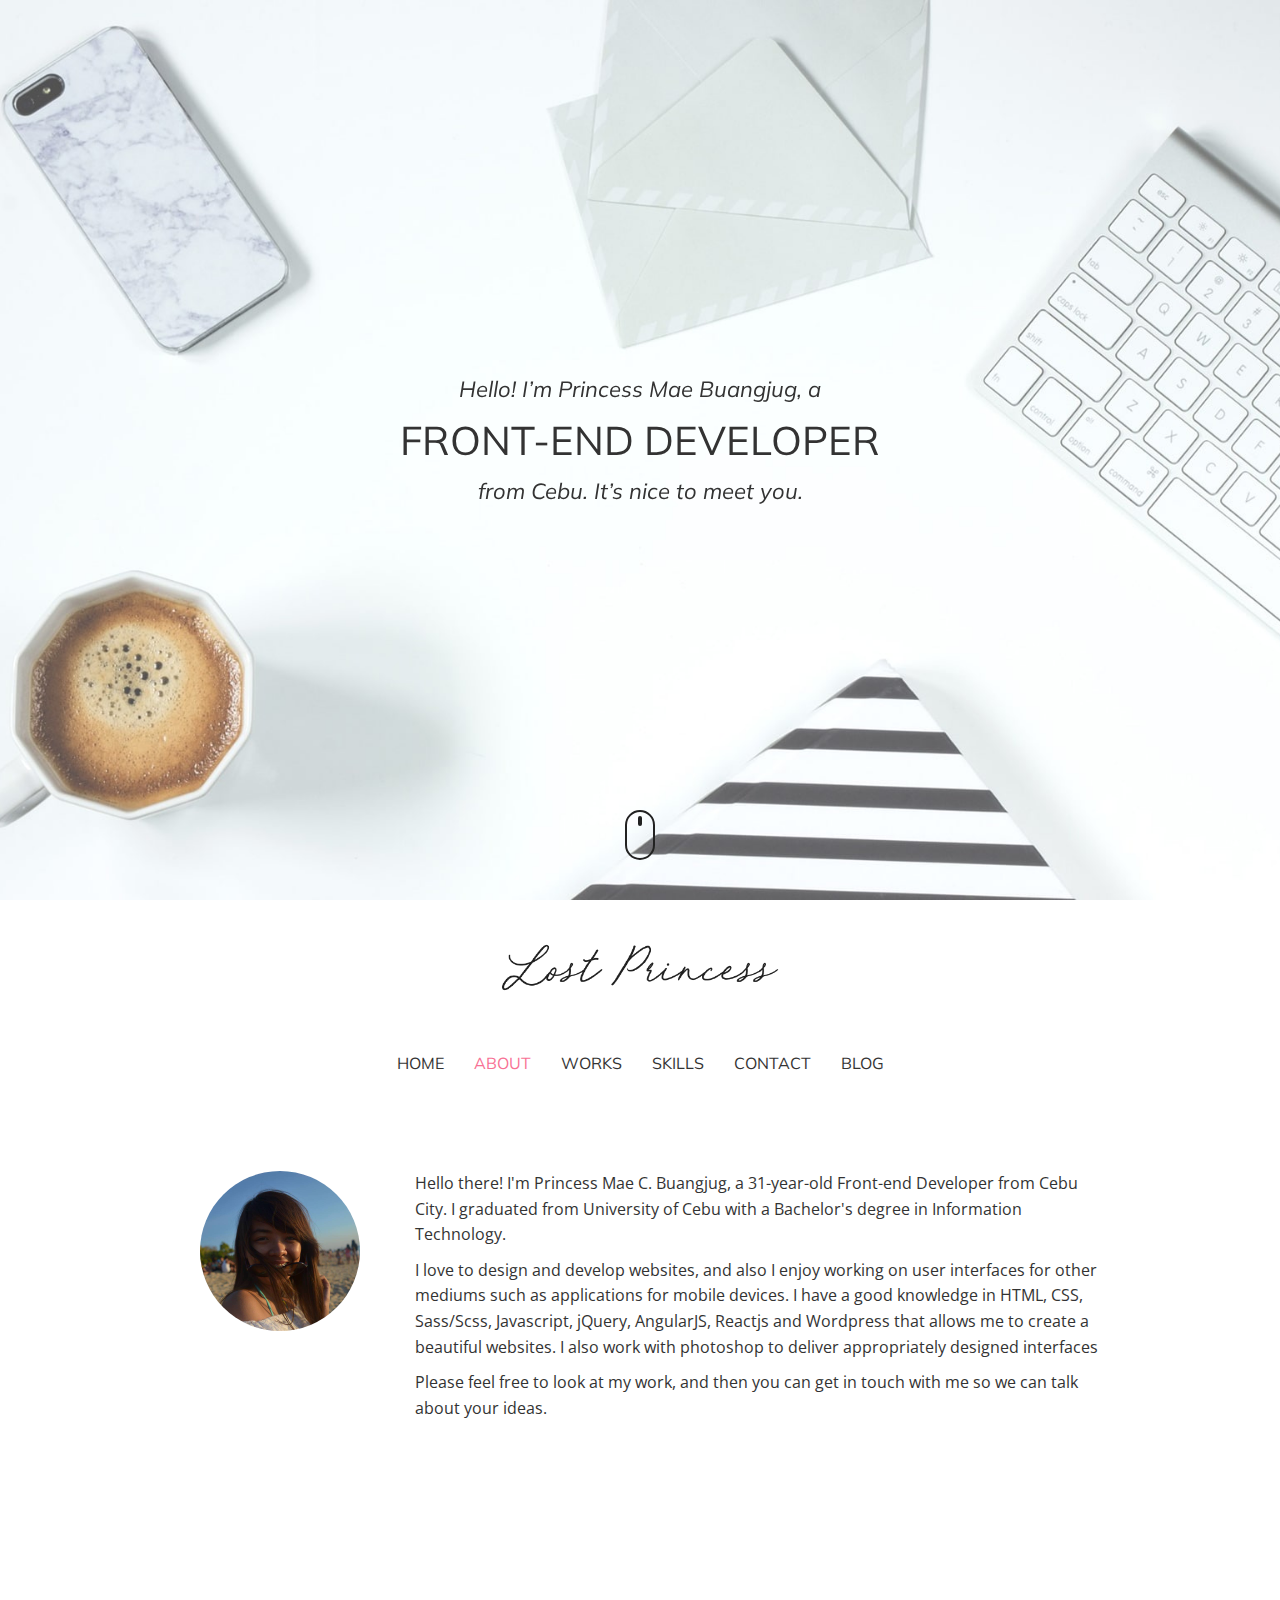
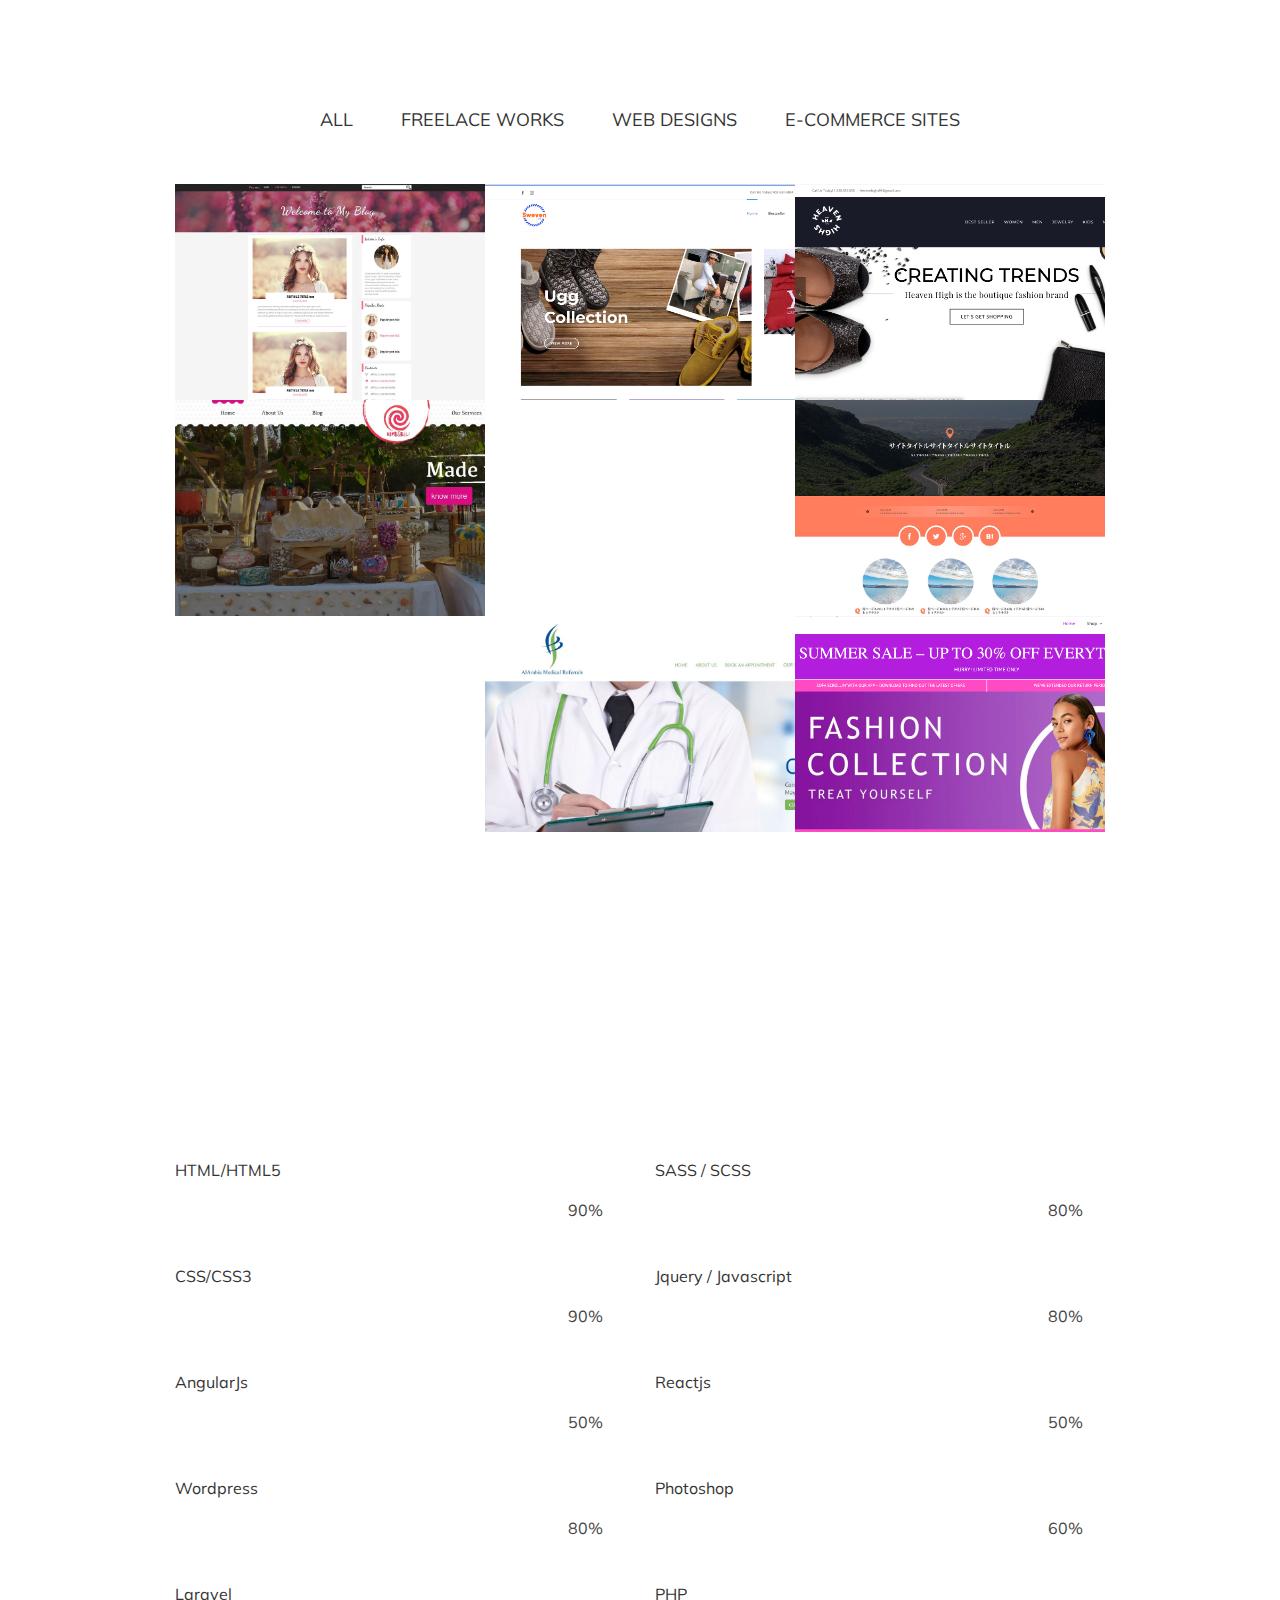
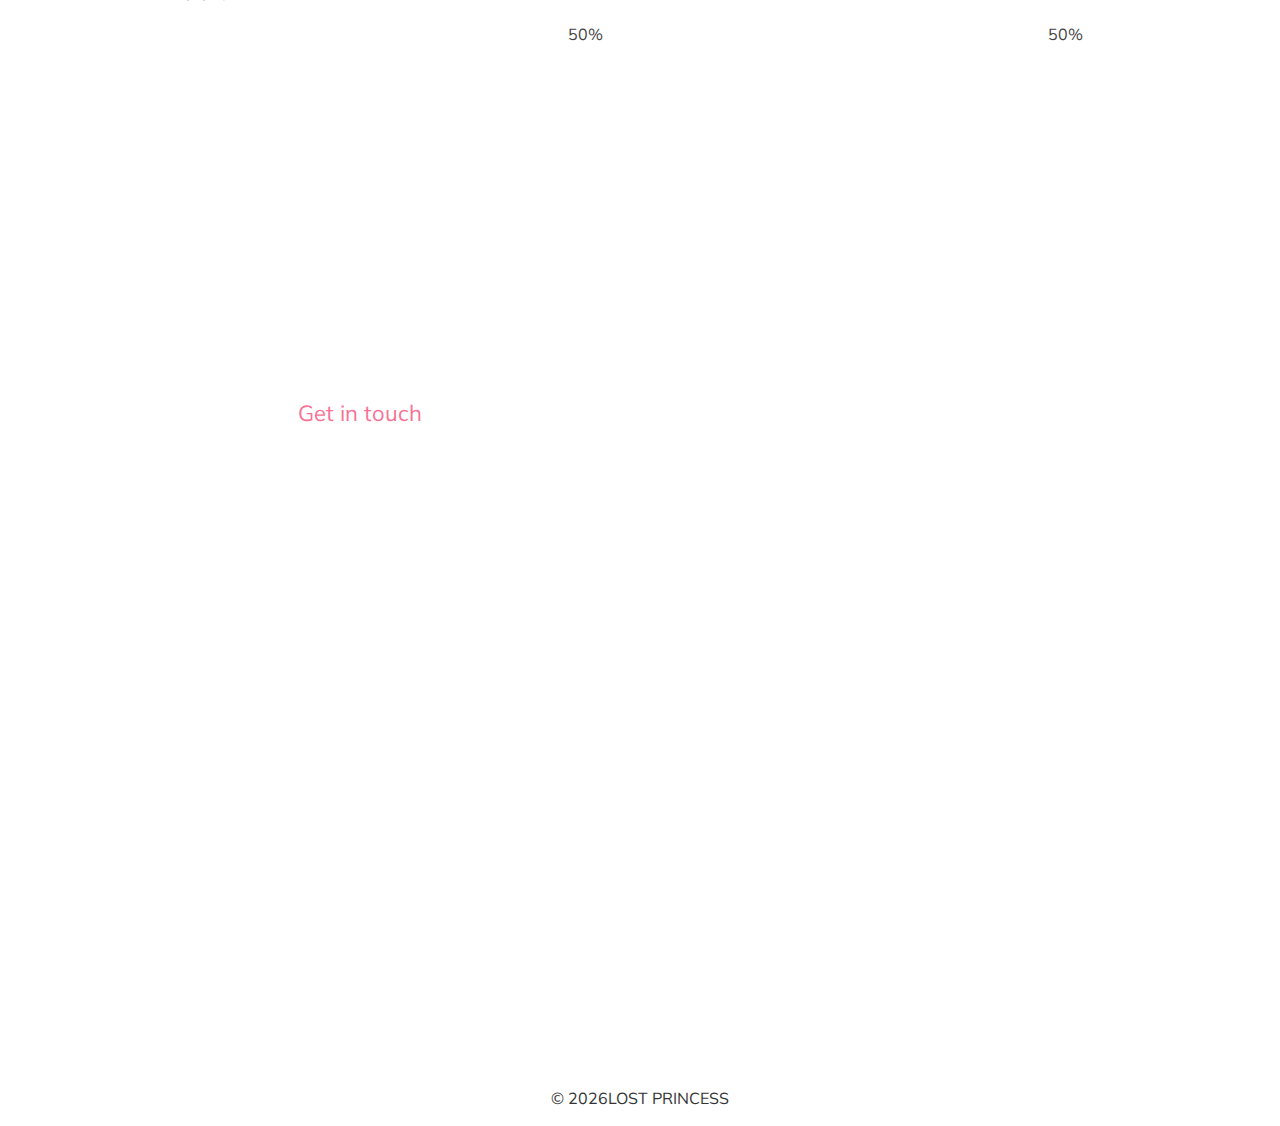
==== index.html @ e36beb29 "first commit" ====
<!doctype html>
<html class="no-js" lang="">

	<head>
	    <meta charset="utf-8">
	    <meta http-equiv="x-ua-compatible" content="ie=edge">
	    <title>Lost Princess</title>
	    <meta name="description" content="">
	    <meta name="viewport" content="width=device-width, initial-scale=1">
		
		<link rel="icon" type="image/png" href="img/favicon.png">
	    <link href="https://fonts.googleapis.com/css?family=Muli:200,200i,300,300i,400,400i,600,600i,700,700i,800,800i" rel="stylesheet">
	    <link href="https://fonts.googleapis.com/css?family=Open+Sans:300,300i,400,400i,600,600i,700,700i,800,800i" rel="stylesheet">
		<!-- <link rel="stylesheet" href="https://maxcdn.bootstrapcdn.com/bootstrap/4.0.0/css/bootstrap.min.css" integrity="sha384-Gn5384xqQ1aoWXA+058RXPxPg6fy4IWvTNh0E263XmFcJlSAwiGgFAW/dAiS6JXm" crossorigin="anonymous"> -->
		
		<link rel="stylesheet" href="css/bootstrap.min.css">
	    <link rel="stylesheet" href="css/main.min.css">
	    <link rel="stylesheet" type="text/css" href="css/font-awesome.min.css" />
	    <link rel="stylesheet" type="text/css" href="css/animate.css" />
	</head>

	<body class="index" id="home">
		<div class="bgimage intro">
		    <div class="intro-text">
		        <h2 class="intro-text-lead wow fadeIn">
		            Hello! I’m Princess Mae Buangjug, a
		        </h2>
		        
		        <h1 class="intro-text-heading wow fadeIn">
		            FRONT-END DEVELOPER
		        </h1>
		        
		        <h2 class="intro-text-lead wow fadeIn">
		            from Cebu. It’s nice to meet you.
		        </h2>
		    </div>
		    
		    
		    <a class="page-scroll" href="#works">
		    	<div class="mouse-icon">
			        <div class="wheel"></div>
			    </div>
			</a>
		</div>
		<div id="dummy"></div>

		<header id="sticky-nav">
			<div class="inner-wrap">
				<div class="site-title">
					<h1>
						<div class="logo-wrapper">
							<img src="img/logo.png" alt="logo">
						</div>
					</h1>
				</div>
				<!-- <div class="navbar">
					<a href="#" class="navbar-toggle">
						<span class="bar"></span>
						<span class="bar"></span>
						<span class="bar"></span>
					</a>
					<nav>
						<ul>
							<li>
								<a href="#sticky-nav" id="s1" class="page-scroll">About</a>
							</li>
							<li>
								<a href="#works" id="s2" class="page-scroll">Works</a>
							</li>
							<li>
								<a href="#skills" id="s3" class="page-scroll">Skills</a>
							</li>
							<li>
								<a href="#contact" id="s4" class="page-scroll">Contact</a>
							</li>
							<li>
								<a href="https://princess.foliowebsites.com/" target="_blank">blog</a>
							</li>
						</ul>
					</nav>
				</div> -->

				<nav class="navbar navbar-default" role="navigation">
		            <div class="inner-wrap">
		                <div class="navbar-header page-scroll">
		                    <button type="button" class="navbar-toggle" data-toggle="collapse" data-target="#mynav">
		                         <span class="sr-only">toggle menu</span>
		                         <span class="icon-bar"></span>
		                         <span class="icon-bar"></span>
		                         <span class="icon-bar"></span>
		                    </button>
		                </div>

		                  <div class="collapse navbar-collapse" id="mynav">

		                       <ul class="nav navbar-nav navbar-right">
		                           <li><a class="page-scroll" href="#home">home</a></li>
		                           <li><a class="page-scroll" href="#sticky-nav">about</a></li>
		                           <li><a class="page-scroll" href="#works">works</a></li>
		                           <li><a class="page-scroll" href="#skills">skills</a></li>
		                           <li><a class="page-scroll"href="#contact">contact</a></li>
								   <li><a class="page-scroll"href="https://princess.foliowebsites.com/" target="_blank">blog</a></li>
		                       </ul>
		                  </div>
		              </div>
		        </nav><!--end nav-->
				
			</div>
		</header>

		<section class="about">
			<div class="inner-wrap">
				<div class="row">
					<div class="col-sm-3 col-xs-12">
						<div class="img-wrapper">
		                    <img  src="img/princessmae.jpg" />
		                </div>
					</div>
					<div class="col-sm-9 col-xs-12">
						<div class="about-desc">
	                     <p>Hello there! I'm Princess Mae C. Buangjug, a <span id="age"></span>-year-old Front-end Developer from Cebu City. I graduated from University of Cebu with a Bachelor's degree in Information Technology. </p>
	                     <p>I love to design and develop websites, and also I enjoy working on user interfaces for other mediums such as applications for mobile devices. I have a good knowledge in HTML, CSS, Sass/Scss, Javascript, jQuery, AngularJS, Reactjs and Wordpress that allows me to create a beautiful websites. I also work with photoshop to deliver appropriately designed interfaces </p>
	                     <p>Please feel free to look at my work, and then you can get in touch with me so we can talk about your ideas. </p>
					</div>
				</div>
			</div>
		</section>

		<section id="works">
		  <div class="inner-wrap">
		      <div class="row section-head">
		          <div class="col-lg-12 text-center">
		              <h2 class="section-heading wow fadeInUp">my works</h2>
		              <div class="section-line wow fadeInUp"></div>
		              
		              <div class="works-menu">
		                   <button class="btn filter-button" data-filter="all">All</button>
		                    <button class="btn filter-button" data-filter="freelance">freelace works</button>
		                    <button class="btn filter-button" data-filter="webdesign">web designs</button>
		                    <button class="btn filter-button" data-filter="ecommerce">E-commerce sites</button>
		              </div><!-- end .workmenu-->
		         
		              
		              <div class="row row-works">
		                 
		                  <div class="col-md-4 col-sm-6 filter webdesign">
		                        <div class="each-item" style="background: url('img/works-sm-01.jpg');background-size: cover;">
		                           <a href="#" data-toggle="modal" data-prev-image="img/works-lg-01.jpg" data-prev-url="works/01/index.html" data-cat="webdesign">
		                               <!--  <img class="img-responsive" src="img/works-sm-01.jpg"/> -->
		                                 <div class="cap1">
		                                   <span class="work-cap">
		                                        <h3 class="work-title">blog design sample </h3>
		                                        <p class="work-desc">web design</p>
		                                    </span>
		                                </div>
		                            </a>
		                        </div>

		                  </div><!--end .filter.photo-->
		                
		                <div class="col-md-4 col-sm-6 filter ecommerce">
		                        <div class="each-item"  style="background: url('img/works-sm-02.jpg');background-size: cover;">
		                            <a href="#" data-toggle="modal" data-prev-image="img/works-lg-02.jpg" data-prev-url="https://sweven702.com/" data-cat="ecommerce">
		                               <!--  <img class="img-responsive" src="img/works-sm-02.jpg"/> -->
		                                 <div class="cap1">
		                                    <span class="work-cap">
		                                        <h3 class="work-title">Sweven702</h3>
		                                        <p class="work-desc">E-commerce Website</p>
		                                    </span>
		                                </div>
		                            </a>
		                        </div>

		                  </div><!--end .filter.photo-->
		                  
		                  <div class="col-md-4 col-sm-6 filter ecommerce">
		                        <div class="each-item"  style="background: url('img/works-sm-03.jpg');background-size: cover;">
		                             <a href="#" data-toggle="modal" data-prev-image="img/works-lg-03.jpg" data-prev-url="" data-cat="ecommerce">
		                               <!--  <img class="img-responsive" src="img/works-sm-03.jpg"/> -->
		                                 <div class="cap1">
		                                    <span class="work-cap">
												<h3 class="work-title">Heaven Highs</h3>
												<p class="work-desc">E-commerce Website</p>
		                                    </span>
		                                </div>
		                            </a>
		                        </div>

		                  </div><!--end .filter.photo-->
		                   <div class="col-md-4 col-sm-6 filter freelance">
		                        <div class="each-item"  style="background: url('img/works-sm-04.jpg');background-size: cover;">
		                             <a href="#" data-toggle="modal" data-prev-image="img/works-sm-04.jpg" data-prev-url="works/04/index.html" data-cat="freelance">
		                              <!--   <img class="img-responsive" src="img/works-sm-04.jpg" /> -->
		                                 <div class="cap1">
		                                   <span class="work-cap">
		                                        <h3 class="work-title">Bombshell</h3>
		                                        <p class="work-desc">freelance work</p>
		                                    </span>
		                                </div>
		                            </a>
		                        </div>

		                  </div><!--end .filter.photo-->
		                
		                <div class="col-md-4 col-sm-6 filter freelance">
	                        <div class="each-item"  style="background: url('img/works-sm-05.jpg');background-size: cover;">
	                             <a href="#" data-toggle="modal" data-prev-image="img/works-sm-05.jpg" data-prev-url="https://ritanerieventplanners.com/" data-cat="freelance">
	                                <!-- <img class="img-responsive" src="img/works-sm-05.jpg"/> -->
	                                 <div class="cap1">
	                                   <span class="work-cap">
	                                        <h3 class="work-title">Rita Neri Events Planner</h3>
	                                        <p class="work-desc">freelance work</p>
	                                    </span>
	                                </div>
	                            </a>
	                        </div>

		                  </div><!--end .filter.photo-->
		                  
		                  <div class="col-md-4 col-sm-6 filter webdesign">
	                        <div class="each-item"  style="background: url('img/works-sm-07.jpg');background-size: cover;">
	                             <a href="#" data-toggle="modal" data-prev-image="img/works-lg-07.jpg" data-prev-url="" data-cat="webdesign">
	                                <!-- <img class="img-responsive" src="img/works-sm-07.jpg"/> -->
	                                 <div class="cap1">
	                                   <span class="work-cap">
	                                        <h3 class="work-title">Blog design sample</h3>
	                                        <p class="work-desc">web design</p>
	                                    </span>
	                                </div>
	                            </a>
	                        </div>
		                  </div><!--end .filter.photo-->
		                  
		                  <div class="col-md-4 col-sm-6 filter ecommerce">
		                        <div class="each-item"  style="background: url('img/works-sm-08.jpg');background-size: cover;">
		                             <a href="#" data-toggle="modal" data-prev-image="img/works-lg-08.jpg" data-prev-url="https://thegoddessclosets.com/" data-cat="ecommerce">
		                                <!-- <img class="img-responsive" src="img/works-sm-08.jpg"/> -->
		                                 <div class="cap1">
		                                   <span class="work-cap">
		                                        <h3 class="work-title">Goddess Closets</h3>
		                                        <p class="work-desc">E-commerce Website</p>
		                                    </span>
		                                </div>
		                            </a>
		                        </div>
		                  </div><!--end .filter.photo-->
		                  
		                  <div class="col-md-4 col-sm-6 filter freelance">
	                        <div class="each-item"  style="background: url('img/works-sm-06.jpg');background-size: cover;">
	                             <a href="#" data-toggle="modal" data-prev-image="img/works-sm-06.jpg" data-prev-url="http://alarabiamedicalreferrals.com/" data-cat="freelance">
	                                <!-- <img class="img-responsive" src="img/works-sm-06.jpg"/> -->
	                                 <div class="cap1">
	                                   <span class="work-cap">
	                                        <h3 class="work-title ">AlArabia Medical referrals</h3>
	                                        <p class="work-desc">freelance works</p>
	                                    </span>
	                                </div>
	                            </a>
	                        </div>
		                  </div><!--end .filter.photo-->
		                
		                <div class="col-md-4 col-sm-6 filter ecommerce">
	                        <div class="each-item"  style="background: url('img/works-sm-09.jpg');background-size: cover;">
	                             <a href="#" data-toggle="modal" data-prev-image="img/works-lg-09.jpg" data-prev-url="https://mprezziveproducts.com/" data-cat="ecommerce">
	                                <!-- <img class="img-responsive" src="img/works-sm-09.jpg"/> -->
	                                 <div class="cap1">
	                                   <span class="work-cap">
	                                        <h3 class="work-title">TrulyMprezzive</h3>
	                                        <p class="work-desc">E-commerce Websites</p>
	                                    </span>
	                                </div>
	                            </a>
	                        </div>
		                  </div><!--end .filter.photo-->
		              </div>
		            </div>
		      </div><!--end .row -->
		  </div><!--end .container -->
		</section>
		<section id="skills">
			<div class="inner-wrap">
				 <div class="row">
				     <div class="col-lg-12 text-center">
				          <h2 class="section-heading wow fadeInUp">skills</h2>
				         <div class="section-line wow fadeInUp"></div>
				     </div><!--end .col-lg-12-->
				 </div><!--end .row-->
			 
				 <div class="row row-skills">
				     <div class="col-sm-6">
				        <div id="SkillBox">
				              <div class="SkillBar">
				                    <div class="Skill-Area ">HTML/HTML5</div>
				                    <div id="Skill-HTML" class="skillbar-bar"><div class="PercentText ">90%</div></div>
				                    
				              </div>
				         </div><!--end #skillBox-->
				         <div id="SkillBox">
				              <div class="SkillBar">
				                    <div class="Skill-Area ">CSS/CSS3</div>
				                    <div id="Skill-HTML5" class="skillbar-bar"><div class="PercentText ">90%</div></div>
				                    
				              </div>
						 </div><!--end #skillBox-->
						 <div id="SkillBox">
							<div class="SkillBar">
								 <div class="Skill-Area ">AngularJs</div>
								  <div id="Skill-Angular" class="skillbar-bar"><div class="PercentText ">50%</div></div>
							</div>
					    </div><!--end #skillBox-->
				         
				         <div id="SkillBox">
				              <div class="SkillBar">
				                   <div class="Skill-Area ">Wordpress</div>
				                    <div id="Skill-WORDPRESS" class="skillbar-bar"><div class="PercentText ">80%</div></div>
				                    
				              </div>
						 </div><!--end #skillBox-->
						 <div id="SkillBox">
							<div class="SkillBar">
								 <div class="Skill-Area ">Laravel</div>
								  <div id="Skill-Laravel" class="skillbar-bar"><div class="PercentText ">50%</div></div>
								  
							</div>
					    </div><!--end #skillBox-->
				     </div><!--end .col-lg-6-->
				     
				     <div class="col-sm-6">
				         <div id="SkillBox">
				              <div class="SkillBar">
				                   <div class="Skill-Area ">SASS / SCSS</div>
				                    <div id="Skill-SASS" class="skillbar-bar"><div class="PercentText ">80%</div></div>
				                    
				              </div>
				         </div><!--end #skillBox-->
				         <div id="SkillBox">
				              <div class="SkillBar">
				                   <div class="Skill-Area ">Jquery / Javascript</div>
				                    <div id="Skill-JS" class="skillbar-bar"><div class="PercentText ">80%</div></div>
				              </div>
						 </div><!--end #skillBox-->
						 
						<div id="SkillBox">
							<div class="SkillBar">
								 <div class="Skill-Area ">Reactjs</div>
								  <div id="Skill-React" class="skillbar-bar"><div class="PercentText ">50%</div></div>
								  
							</div>
					    </div><!--end #skillBox-->

						 <div id="SkillBox">
							<div class="SkillBar">
								 <div class="Skill-Area ">Photoshop</div>
								  <div id="Skill-PHOTOSHOP" class="skillbar-bar"><div class="PercentText ">60%</div></div>
								  
							</div>
					   </div><!--end #skillBox-->

				         <div id="SkillBox">
				              <div class="SkillBar">
				                   <div class="Skill-Area ">PHP</div>
				                    <div id="Skill-PHP" class="skillbar-bar"><div class="PercentText ">50%</div></div>
				              </div>
				         </div><!--end #skillBox-->
				         
				     </div><!--end .col-lg-6-->
				 </div><!--end row-skills-->
			</div><!--end .container-->
		</section>

		<section id="contact">
		  <div class="inner-wrap">
		     <div class="row">
		         <div class="col-lg-12 text-center">
		              <h2 class="section-heading wow fadeInUp">contact</h2>
		             <div class="section-line wow fadeInUp"></div>
		         </div><!--end .col-lg-12-->
		     </div><!--end .row-->
		     
		      <div class="row row-contact">
		         <div class="col-md-5 col-sm-6 col-xs-12 text-center">
		             <div class="contact-message">
		                 <div class="contact-title">Get in touch</div>
		                 
		                 <form role="form" method="post" action="send.php" id="contactForm" novalidate>
		                    <div id="status"></div>
		                   <span class="errorTxt forName"></span>
		                   <div class="input-group input-group-lg control wow fadeInUp animated" data-wow-delay=".1s">
		                      <span class="input-group-addon" id="basic-addon1"><i class="fa fa-user"></i></span>
		                      <input type="text" class="form-control" name="name" placeholder="Name" aria-describedby="basic-addon1">
		                   </div>
		                   
		                   <span class="errorTxt forEmail"></span>
		                   <div class="input-group input-group-lg control wow fadeInUp animated" data-wow-delay=".2s">
		                      <span class="input-group-addon" id="basic-addon1"><i class="fa fa-envelope"></i></span>
		                      <input type="text" class="form-control" name="email" placeholder="Email" aria-describedby="basic-addon1">
		                   </div>
		                    
		                   <span class="errorTxt forMessage"></span>                                             
		                   <div class="input-group input-group-lg control wow fadeInUp animated" data-wow-delay=".3s">
		                      <span class="input-group-addon" id="basic-addon1"><i class="fa fa-comment"></i></span>
		                       <textarea id="message" class="form-control" name="message" placeholder="Your Message" aria-describedby="basic-addon1"></textarea> 
		                   </div>
		                   
		                     <button class="btn btn-theme btn-block wow fadeInUp animated" data-wow-delay=".4s" type="submit" data-error-message="Error!" data-sending-message="Sending..." data-ok-message="Message Sent"><i class="fa fa-send"></i>Send Message</button>
		                   
		               </form>
		             </div><!--end .about-image-->
		          </div><!--end col-md-3 col-sm-6-->
		          
		          <div class="col-md-7 col-sm-6 col-xs-12">
		             <div class="contact-map">
		                 <!-- <iframe src="https://www.google.com/maps/embed?pb=!1m18!1m12!1m3!1d3924.6191126260173!2d123.94243231428428!3d10.37230846936006!2m3!1f0!2f0!3f0!3m2!1i1024!2i768!4f13.1!3m3!1m2!1s0x33a9a29c9a33e90d%3A0x6d1c5840b45cdd85!2sGrand+Terrace+Subdivision!5e0!3m2!1sen!2sph!4v1566051216516!5m2!1sen!2sph" width="600" height="450" frameborder="0" style="border:0" allowfullscreen></iframe> -->
						 <iframe src="https://www.google.com/maps/embed?pb=!1m18!1m12!1m3!1d62785.834034537234!2d123.92633843628127!3d10.41246991643007!2m3!1f0!2f0!3f0!3m2!1i1024!2i768!4f13.1!3m3!1m2!1s0x33a9a2bc928d056d%3A0xb97a2af4a08fb88a!2sConsolacion%2C%20Cebu!5e0!3m2!1sen!2sph!4v1612423814045!5m2!1sen!2sph" width="600" height="450" frameborder="0" style="border:0;" allowfullscreen="" aria-hidden="false" tabindex="0"></iframe>
						</div><!--end .about-image-->
		          </div><!--end col-md-3 col-sm-6-->
		          
		      </div><!--end .row.about-->
		  </div><!--end .inner-wrap-->
		</section><!--end #contact -->
		<div class="fb-messengermessageus" 
		messenger_app_id="<APP_ID>" 
		page_id="<PAGE_ID>"
		color="<blue | white>"
		size="<standard | large | xlarge>">
		</div>
		<footer class="footer">
			<div class="row">
			   <div class="inner-wrap">
			        <div class="col-sm-12 foot">
			            <div class="footer-item">
				            <ul class="sns">
				                <li>
				                	<a href="https://www.facebook.com/lostPriincess" target="_blank" class="wow fadeInUp animated" href="#"><i class="fa fa-facebook"></i></a>
				                </li>
				                <li><a href="https://twitter.com/printetKayim" target="_blank" class="wow fadeInUp animated s1" href="#" data-wow-delay=".1s"><i class="fa fa-twitter"></i></a></li>
				                <li><a href="https://plus.google.com/u/0/107038071647092806906" target="_blank" class="wow fadeInUp animated s2" href="#" data-wow-delay=".2s"><i class="fa fa-google-plus"></i></a></li>
				                <li><a href="https://www.instagram.com/iampriincessmaee/" target="_blank" class="wow fadeInUp animated s3" href="#" data-wow-delay=".3s"><i class="fa fa-instagram"></i></a></li>
				                <li><a href="https://www.behance.net/iamprincess" target="_blank"class="wow fadeInUp animated s4" href="#" data-wow-delay=".4s"><i class="fa fa-behance"></i></a></li>
				            </ul>
			            	<p>© <span id="year">2019</span>LOST PRINCESS</p>
			        	</div>
			   		</div>
			    </div><!--end .inner-wrap-->
			</div><!--end .row-->
		</footer>

		 <!--Modal-->
	    <div id="workModal01" class="modal fade" role="dialog" >
	        <div class="modal-dialog modal-custom">
	            <!--modal content-->
	            <div class="modal-content">
	                <div class="modal-header" >
	                	<h3 class="modal-title"></h3>
	                    <button type="button" class="close" data-dismiss="modal">&times;</button>
	                    
	                </div>
	                
	                <div class="modal-body">
	                </div>
	                
	                <div class="modal-footer">
	                	<a href="" class="btn prev" target="_blank">live preview</a>
	                    <button type="button" class="btn btn-default" data-dismiss="modal">Close</button>
	                </div>
	            </div><!--end modal-content-->
	        </div><!--end modal-dialog-->
	    </div><!--end of modal-->

	    <div id="preloader">
	        
	        <div class="sk-folding-cube">
	         
	          <div class="sk-cube1 sk-cube"></div>
	          <div class="sk-cube2 sk-cube"></div>
	          <div class="sk-cube4 sk-cube"></div>
	          <div class="sk-cube3 sk-cube"></div>
	          
	        </div>
	    </div>

		<script src="https://ajax.googleapis.com/ajax/libs/jquery/1.11.2/jquery.min.js"></script>
		<script src="js/bootstrap.min.js"></script>
		<script src="js/bootstrap-dialog.min.js"></script>
		<script src="js/jquery.backstretch.min.js"></script>

		 <!-- JS Implementing Plugins -->
	    <script src="js/jquery.easing.1.3.js"></script>
		<script src="js/wow.min.js"></script>

		<script src="js/main.js"></script>

		<script>
	        new WOW().init();
	    </script>
	</body>
</html>
---- css/main.min.css ----
.bgimage{-webkit-transition:all 0.3s ease;-moz-transition:all 0.3s ease;-ms-transition:all 0.3s ease;-o-transition:all 0.3s ease;transition:all 0.3s ease}html,body,div,span,applet,object,iframe,h1,h2,h3,h4,h5,h6,p,blockquote,pre,a,abbr,acronym,address,big,cite,code,del,dfn,em,img,ins,kbd,q,s,samp,small,strike,strong,sub,sup,tt,var,b,u,i,center,dl,dt,dd,ol,ul,li,fieldset,form,label,legend,table,caption,tbody,tfoot,thead,tr,th,td,article,aside,canvas,details,embed,figure,figcaption,footer,header,hgroup,menu,nav,output,ruby,section,summary,time,mark,audio,video{margin:0;padding:0;border:0;font-size:100%;font:inherit;vertical-align:baseline}article,aside,details,figcaption,figure,footer,header,hgroup,menu,nav,section{display:block}body{line-height:1}ol,ul{list-style:none}blockquote,q{quotes:none}blockquote:before,blockquote:after,q:before,q:after{content:'';content:none}table{border-collapse:collapse;border-spacing:0}*{box-sizing:border-box}.container{margin-right:auto;margin-left:auto;padding-left:15px;padding-right:15px}.container:before,.container:after{content:" ";display:table}.container:after{clear:both}@media (min-width: 768px){.container{width:750px}}@media (min-width: 992px){.container{width:970px}}@media (min-width: 1200px){.container{width:1170px}}.container-fluid{margin-right:auto;margin-left:auto;padding-left:15px;padding-right:15px}.container-fluid:before,.container-fluid:after{content:" ";display:table}.container-fluid:after{clear:both}.row{margin-left:-15px;margin-right:-15px}.row:before,.row:after{content:" ";display:table}.row:after{clear:both}.col-xs-1,.col-sm-1,.col-md-1,.col-lg-1,.col-xs-2,.col-sm-2,.col-md-2,.col-lg-2,.col-xs-3,.col-sm-3,.col-md-3,.col-lg-3,.col-xs-4,.col-sm-4,.col-md-4,.col-lg-4,.col-xs-5,.col-sm-5,.col-md-5,.col-lg-5,.col-xs-6,.col-sm-6,.col-md-6,.col-lg-6,.col-xs-7,.col-sm-7,.col-md-7,.col-lg-7,.col-xs-8,.col-sm-8,.col-md-8,.col-lg-8,.col-xs-9,.col-sm-9,.col-md-9,.col-lg-9,.col-xs-10,.col-sm-10,.col-md-10,.col-lg-10,.col-xs-11,.col-sm-11,.col-md-11,.col-lg-11,.col-xs-12,.col-sm-12,.col-md-12,.col-lg-12{position:relative;min-height:1px;padding-left:15px;padding-right:15px}.col-xs-1,.col-xs-2,.col-xs-3,.col-xs-4,.col-xs-5,.col-xs-6,.col-xs-7,.col-xs-8,.col-xs-9,.col-xs-10,.col-xs-11,.col-xs-12{float:left}.col-xs-1{width:8.3333333333%}.col-xs-2{width:16.6666666667%}.col-xs-3{width:25%}.col-xs-4{width:33.3333333333%}.col-xs-5{width:41.6666666667%}.col-xs-6{width:50%}.col-xs-7{width:58.3333333333%}.col-xs-8{width:66.6666666667%}.col-xs-9{width:75%}.col-xs-10{width:83.3333333333%}.col-xs-11{width:91.6666666667%}.col-xs-12{width:100%}.col-xs-pull-0{right:auto}.col-xs-pull-1{right:8.3333333333%}.col-xs-pull-2{right:16.6666666667%}.col-xs-pull-3{right:25%}.col-xs-pull-4{right:33.3333333333%}.col-xs-pull-5{right:41.6666666667%}.col-xs-pull-6{right:50%}.col-xs-pull-7{right:58.3333333333%}.col-xs-pull-8{right:66.6666666667%}.col-xs-pull-9{right:75%}.col-xs-pull-10{right:83.3333333333%}.col-xs-pull-11{right:91.6666666667%}.col-xs-pull-12{right:100%}.col-xs-push-0{left:auto}.col-xs-push-1{left:8.3333333333%}.col-xs-push-2{left:16.6666666667%}.col-xs-push-3{left:25%}.col-xs-push-4{left:33.3333333333%}.col-xs-push-5{left:41.6666666667%}.col-xs-push-6{left:50%}.col-xs-push-7{left:58.3333333333%}.col-xs-push-8{left:66.6666666667%}.col-xs-push-9{left:75%}.col-xs-push-10{left:83.3333333333%}.col-xs-push-11{left:91.6666666667%}.col-xs-push-12{left:100%}.col-xs-offset-0{margin-left:0%}.col-xs-offset-1{margin-left:8.3333333333%}.col-xs-offset-2{margin-left:16.6666666667%}.col-xs-offset-3{margin-left:25%}.col-xs-offset-4{margin-left:33.3333333333%}.col-xs-offset-5{margin-left:41.6666666667%}.col-xs-offset-6{margin-left:50%}.col-xs-offset-7{margin-left:58.3333333333%}.col-xs-offset-8{margin-left:66.6666666667%}.col-xs-offset-9{margin-left:75%}.col-xs-offset-10{margin-left:83.3333333333%}.col-xs-offset-11{margin-left:91.6666666667%}.col-xs-offset-12{margin-left:100%}@media (min-width: 768px){.col-sm-1,.col-sm-2,.col-sm-3,.col-sm-4,.col-sm-5,.col-sm-6,.col-sm-7,.col-sm-8,.col-sm-9,.col-sm-10,.col-sm-11,.col-sm-12{float:left}.col-sm-1{width:8.3333333333%}.col-sm-2{width:16.6666666667%}.col-sm-3{width:25%}.col-sm-4{width:33.3333333333%}.col-sm-5{width:41.6666666667%}.col-sm-6{width:50%}.col-sm-7{width:58.3333333333%}.col-sm-8{width:66.6666666667%}.col-sm-9{width:75%}.col-sm-10{width:83.3333333333%}.col-sm-11{width:91.6666666667%}.col-sm-12{width:100%}.col-sm-pull-0{right:auto}.col-sm-pull-1{right:8.3333333333%}.col-sm-pull-2{right:16.6666666667%}.col-sm-pull-3{right:25%}.col-sm-pull-4{right:33.3333333333%}.col-sm-pull-5{right:41.6666666667%}.col-sm-pull-6{right:50%}.col-sm-pull-7{right:58.3333333333%}.col-sm-pull-8{right:66.6666666667%}.col-sm-pull-9{right:75%}.col-sm-pull-10{right:83.3333333333%}.col-sm-pull-11{right:91.6666666667%}.col-sm-pull-12{right:100%}.col-sm-push-0{left:auto}.col-sm-push-1{left:8.3333333333%}.col-sm-push-2{left:16.6666666667%}.col-sm-push-3{left:25%}.col-sm-push-4{left:33.3333333333%}.col-sm-push-5{left:41.6666666667%}.col-sm-push-6{left:50%}.col-sm-push-7{left:58.3333333333%}.col-sm-push-8{left:66.6666666667%}.col-sm-push-9{left:75%}.col-sm-push-10{left:83.3333333333%}.col-sm-push-11{left:91.6666666667%}.col-sm-push-12{left:100%}.col-sm-offset-0{margin-left:0%}.col-sm-offset-1{margin-left:8.3333333333%}.col-sm-offset-2{margin-left:16.6666666667%}.col-sm-offset-3{margin-left:25%}.col-sm-offset-4{margin-left:33.3333333333%}.col-sm-offset-5{margin-left:41.6666666667%}.col-sm-offset-6{margin-left:50%}.col-sm-offset-7{margin-left:58.3333333333%}.col-sm-offset-8{margin-left:66.6666666667%}.col-sm-offset-9{margin-left:75%}.col-sm-offset-10{margin-left:83.3333333333%}.col-sm-offset-11{margin-left:91.6666666667%}.col-sm-offset-12{margin-left:100%}}@media (min-width: 992px){.col-md-1,.col-md-2,.col-md-3,.col-md-4,.col-md-5,.col-md-6,.col-md-7,.col-md-8,.col-md-9,.col-md-10,.col-md-11,.col-md-12{float:left}.col-md-1{width:8.3333333333%}.col-md-2{width:16.6666666667%}.col-md-3{width:25%}.col-md-4{width:33.3333333333%}.col-md-5{width:41.6666666667%}.col-md-6{width:50%}.col-md-7{width:58.3333333333%}.col-md-8{width:66.6666666667%}.col-md-9{width:75%}.col-md-10{width:83.3333333333%}.col-md-11{width:91.6666666667%}.col-md-12{width:100%}.col-md-pull-0{right:auto}.col-md-pull-1{right:8.3333333333%}.col-md-pull-2{right:16.6666666667%}.col-md-pull-3{right:25%}.col-md-pull-4{right:33.3333333333%}.col-md-pull-5{right:41.6666666667%}.col-md-pull-6{right:50%}.col-md-pull-7{right:58.3333333333%}.col-md-pull-8{right:66.6666666667%}.col-md-pull-9{right:75%}.col-md-pull-10{right:83.3333333333%}.col-md-pull-11{right:91.6666666667%}.col-md-pull-12{right:100%}.col-md-push-0{left:auto}.col-md-push-1{left:8.3333333333%}.col-md-push-2{left:16.6666666667%}.col-md-push-3{left:25%}.col-md-push-4{left:33.3333333333%}.col-md-push-5{left:41.6666666667%}.col-md-push-6{left:50%}.col-md-push-7{left:58.3333333333%}.col-md-push-8{left:66.6666666667%}.col-md-push-9{left:75%}.col-md-push-10{left:83.3333333333%}.col-md-push-11{left:91.6666666667%}.col-md-push-12{left:100%}.col-md-offset-0{margin-left:0%}.col-md-offset-1{margin-left:8.3333333333%}.col-md-offset-2{margin-left:16.6666666667%}.col-md-offset-3{margin-left:25%}.col-md-offset-4{margin-left:33.3333333333%}.col-md-offset-5{margin-left:41.6666666667%}.col-md-offset-6{margin-left:50%}.col-md-offset-7{margin-left:58.3333333333%}.col-md-offset-8{margin-left:66.6666666667%}.col-md-offset-9{margin-left:75%}.col-md-offset-10{margin-left:83.3333333333%}.col-md-offset-11{margin-left:91.6666666667%}.col-md-offset-12{margin-left:100%}}@media (min-width: 1200px){.col-lg-1,.col-lg-2,.col-lg-3,.col-lg-4,.col-lg-5,.col-lg-6,.col-lg-7,.col-lg-8,.col-lg-9,.col-lg-10,.col-lg-11,.col-lg-12{float:left}.col-lg-1{width:8.3333333333%}.col-lg-2{width:16.6666666667%}.col-lg-3{width:25%}.col-lg-4{width:33.3333333333%}.col-lg-5{width:41.6666666667%}.col-lg-6{width:50%}.col-lg-7{width:58.3333333333%}.col-lg-8{width:66.6666666667%}.col-lg-9{width:75%}.col-lg-10{width:83.3333333333%}.col-lg-11{width:91.6666666667%}.col-lg-12{width:100%}.col-lg-pull-0{right:auto}.col-lg-pull-1{right:8.3333333333%}.col-lg-pull-2{right:16.6666666667%}.col-lg-pull-3{right:25%}.col-lg-pull-4{right:33.3333333333%}.col-lg-pull-5{right:41.6666666667%}.col-lg-pull-6{right:50%}.col-lg-pull-7{right:58.3333333333%}.col-lg-pull-8{right:66.6666666667%}.col-lg-pull-9{right:75%}.col-lg-pull-10{right:83.3333333333%}.col-lg-pull-11{right:91.6666666667%}.col-lg-pull-12{right:100%}.col-lg-push-0{left:auto}.col-lg-push-1{left:8.3333333333%}.col-lg-push-2{left:16.6666666667%}.col-lg-push-3{left:25%}.col-lg-push-4{left:33.3333333333%}.col-lg-push-5{left:41.6666666667%}.col-lg-push-6{left:50%}.col-lg-push-7{left:58.3333333333%}.col-lg-push-8{left:66.6666666667%}.col-lg-push-9{left:75%}.col-lg-push-10{left:83.3333333333%}.col-lg-push-11{left:91.6666666667%}.col-lg-push-12{left:100%}.col-lg-offset-0{margin-left:0%}.col-lg-offset-1{margin-left:8.3333333333%}.col-lg-offset-2{margin-left:16.6666666667%}.col-lg-offset-3{margin-left:25%}.col-lg-offset-4{margin-left:33.3333333333%}.col-lg-offset-5{margin-left:41.6666666667%}.col-lg-offset-6{margin-left:50%}.col-lg-offset-7{margin-left:58.3333333333%}.col-lg-offset-8{margin-left:66.6666666667%}.col-lg-offset-9{margin-left:75%}.col-lg-offset-10{margin-left:83.3333333333%}.col-lg-offset-11{margin-left:91.6666666667%}.col-lg-offset-12{margin-left:100%}}html,body{overflow-x:hidden}body{font-family:"Muli",sans-serif;position:relative}.bgimage{background-image:url("../images/header.jpg");background-position:center center;background-attachment:fixed;width:100%;position:fixed !important;z-index:1;top:0;left:0;height:100%;-webkit-background-size:cover;-moz-background-size:cover;-ms-background-size:cover;-o-background-size:cover;background-size:cover}.bgimage .intro-text{position:absolute;top:50%;left:50%;z-index:2;margin:0;text-align:center;-webkit-transform:translate(-50%, -50%);-moz-transform:translate(-50%, -50%);-ms-transform:translate(-50%, -50%);-o-transform:translate(-50%, -50%);transform:translate(-50%, -50%)}.bgimage .intro-text .intro-text-lead,.bgimage .intro-text .intro-text-heading{margin-bottom:20px}.bgimage .intro-text .intro-text-lead{font-size:22px;font-style:italic}.bgimage .intro-text .intro-text-heading{font-size:40px}.intro{position:relative;z-index:1;-webkit-transition:all 0.3s ease;transition:all 0.3s ease}.mouse-icon{position:absolute;left:50%;bottom:40px;border:2px solid #222;border-radius:16px;height:50px;width:30px;margin-left:-15px;display:block;z-index:10}.mouse-icon .wheel{position:relative;border-radius:10px;background:#222;width:4px;height:10px;top:4px;margin-left:auto;margin-right:auto}.mouse-icon .wheel{-webkit-animation-name:drop;-webkit-animation-duration:2s;-webkit-animation-timing-function:linear;-webkit-animation-delay:0s;-webkit-animation-iteration-count:infinite;-webkit-animation-play-state:running;animation-name:drop;animation-duration:2s;animation-timing-function:linear;animation-delay:0s;animation-iteration-count:infinite;animation-play-state:running}@-webkit-keyframes drop{0%{top:5px;opacity:0}30%{top:10px;opacity:1}100%{top:25px;opacity:0}}@keyframes drop{0%{top:5px;opacity:0}30%{top:10px;opacity:1}100%{top:25px;opacity:0}}.inner-wrap{width:100%;max-width:930px;margin:0 auto}img{width:100%;height:auto}header,section,footer{background:#FFF;position:relative;z-index:10;display:block;width:100%}.btn{transition:all .3s linear}header{padding:30px 0}header#sticky-nav{z-index:20}.site-title{margin-bottom:30px}.site-title .logo-wrapper{width:100%;max-width:300px;margin:0 auto}.navbar{margin-bottom:0 !important;background:#FFF;border-color:transparent}.navbar.navbar-fixed-top{border-bottom:1px solid #f5f5f5}.navbar .navbar-collapse{background:#FFF;border-color:transparent;text-align:center}.navbar .navbar-collapse .nav{float:none !important;margin:0 auto;display:inline-block}.navbar-default .navbar-nav>li>a:focus,.navbar-default .navbar-nav>li>a{color:#343434;text-transform:uppercase;background:transparent}.navbar-default .navbar-nav>li.active a,.navbar-default .navbar-nav>li.active a:active,.navbar-default .navbar-nav>li.active a:focus,.navbar-default .navbar-nav>li.active a:hover,.navbar-default .navbar-nav>li a:hover{background:transparent;color:#f87295;transition:all .3s ease-in-out}.navbar-default.navbar li>a:hover .info-circle{background:#f87295;transition:all .3s ease-in-out}section{padding-bottom:70px}.section-heading{text-transform:uppercase;color:#343434;margin-top:130px;text-align:center;font-size:22px;letter-spacing:.3em}.section-line{background:#f87295;width:50px;height:3px;margin:20px auto}.about{padding:50px 0}.about .img-wrapper{width:160px;height:160px;border-radius:50%;overflow:hidden;margin:0 auto}.about .img-wrapper img{position:relative;top:-10px}.about p{font-family:"Open Sans";line-height:1.6;font-size:16px;margin-bottom:10px}#works .section-head{margin:0}#works .works-menu{margin:45px 0;text-transform:uppercase;text-align:center}#works .works-menu .filter-button{background:none;color:#343434;font-size:18px;font-family:"Muli";text-transform:uppercase;border:none;cursor:pointer;margin:0 10px}#works .works-menu .filter-button:hover{color:#818181;transition:all .3s ease-in-out}#works .works-menu .filter-button:focus{box-shadow:none;outline:0}#works .row-works .col-md-4{padding:0}#works .row-works .col-md-6{padding:0}#works .each-item{position:relative;overflow:hidden;width:100%;height:216px}#works .each-item:hover:after{content:"";opacity:.8;width:100%;height:100%;background:#FFF;display:block}#works .each-item:hover .cap1{opacity:1;transform:translateY(0)}#works .each-item:hover img{opacity:0.3}#works .each-item img{transition:opacity;-webkit-transition:all 0.3s cubic-bezier(0.3, 0.1, 0.58, 1);-moz-transition:all 0.3s cubic-bezier(0.3, 0.1, 0.58, 1);-ms-transition:all 0.3s cubic-bezier(0.3, 0.1, 0.58, 1);-o-transition:all 0.3s cubic-bezier(0.3, 0.1, 0.58, 1);transition:all 0.3s cubic-bezier(0.3, 0.1, 0.58, 1)}#works .cap1{position:absolute;top:0;left:0;opacity:0;overflow:hidden;padding:20px;z-index:3;height:100%;width:100%;-webkit-transition:all 0.3s cubic-bezier(0.3, 0.1, 0.58, 1);-moz-transition:all 0.3s cubic-bezier(0.3, 0.1, 0.58, 1);-ms-transition:all 0.3s cubic-bezier(0.3, 0.1, 0.58, 1);-o-transition:all 0.3s cubic-bezier(0.3, 0.1, 0.58, 1);transition:all 0.3s cubic-bezier(0.3, 0.1, 0.58, 1);transform:translateY(100%)}#works .cap1:before{content:'';width:0;height:100%;display:inline-block;vertical-align:middle;-webkit-transition:all 0.3s cubic-bezier(0.3, 0.1, 0.58, 1);-moz-transition:all 0.3s cubic-bezier(0.3, 0.1, 0.58, 1);-ms-transition:all 0.3s cubic-bezier(0.3, 0.1, 0.58, 1);-o-transition:all 0.3s cubic-bezier(0.3, 0.1, 0.58, 1);transition:all 0.3s cubic-bezier(0.3, 0.1, 0.58, 1)}#works .cap1 .work-title{padding:10px}#works .work-cap{display:inline-block;vertical-align:middle}#works .work-title{font-size:15px;font-family:"Muli",sans-serif;color:#343434;margin:2px 0;font-weight:bold;text-transform:uppercase}#works .work-desc{font-size:14px;font-family:"Muli",sans-serif;color:#f87295;font-style:italic;font-weight:bold;text-transform:capitalize}#skills .row-skills{margin-top:45px}#SkillBox{font-size:20px;width:95%;height:auto;margin-bottom:70px}.SkillBar{position:relative;margin:20px auto;display:block}.skillBar,.skillbar-bar{height:10px}#Skill-HTML.animate{width:80%;animation:Animate-HTML 4s;-webkit-animation:Animate-HTML 4s;-moz-animation:Animate-HTML 4s;-o-animation:Animate-HTML 4s;position:absolute;background-color:#f87295}@keyframes Animate-HTML{from{width:10px}to{width:80%}}#Skill-CSS.animate{animation:Animate-CSS 5s;-webkit-animation:Animate-CSS 5s;-moz-animation:Animate-CSS 5s;-o-animation:Animate-CSS 5s;width:70%;position:absolute;background-color:#f87295}@keyframes Animate-CSS{from{width:10px}to{width:70%}}#Skill-PHOTOSHOP.animate{animation:Animate-PHOTOSHOP 5s;-webkit-animation:Animate-PHOTOSHOP 5s;-moz-animation:Animate-PHOTOSHOP 5s;-o-animation:Animate-PHOTOSHOP 5s;width:60%;position:absolute;background-color:#f87295}@keyframes Animate-PHOTOSHOP{from{width:10px}to{width:60%}}#Skill-PHP.animate{animation:Animate-PHP 4s;-webkit-animation:Animate-PHP 4s;-moz-animation:Animate-PHP 4s;-o-animation:Animate-PHP 4s;width:50%;position:absolute;background-color:#f87295}@keyframes Animate-PHP{from{width:10px}to{width:50%}}#Skill-SASS.animate{width:80%;animation:Animate-SASS 4s;-webkit-animation:Animate-SASS 4s;-moz-animation:Animate-SASS 4s;-o-animation:Animate-SASS 4s;position:absolute;background-color:#f87295}@keyframes Animate-SASS{from{width:10px}to{width:80%}}#Skill-HTML5.animate{animation:Animate-HTML5 4s;-webkit-animation:Animate-HTML5 4s;-moz-animation:Animate-HTML5 4s;-o-animation:Animate-HTML5 4s;width:70%;position:absolute;background-color:#f87295}@keyframes Animate-HTML5{from{width:10px}to{width:70%}}#Skill-JS.animate{animation:Animate-JS 4s;-webkit-animation:Animate-JS 4s;-moz-animation:Animate-JS 4s;-o-animation:Animate-JS 4s;width:80%;position:absolute;background-color:#f87295}@keyframes Animate-JS{from{width:10px}to{width:80%}}#Skill-Angular.animate{animation:Animate-Angular 4s;-webkit-animation:Animate-Angular 4s;-moz-animation:Animate-Angular 4s;-o-animation:Animate-Angular 4s;width:50%;position:absolute;background-color:#f87295}@keyframes Animate-Angular{from{width:10px}to{width:50%}}#Skill-React.animate{animation:Animate-Angular 4s;-webkit-animation:Animate-Angular 4s;-moz-animation:Animate-Angular 4s;-o-animation:Animate-Angular 4s;width:50%;position:absolute;background-color:#f87295}@keyframes Animate-React{from{width:10px}to{width:50%}}#Skill-Laravel.animate{animation:Animate-Angular 4s;-webkit-animation:Animate-Angular 4s;-moz-animation:Animate-Angular 4s;-o-animation:Animate-Angular 4s;width:50%;position:absolute;background-color:#f87295}@keyframes Animate-Laravel{from{width:10px}to{width:50%}}#Skill-WORDPRESS.animate{animation:Animate-WORDPRESS 4s;-webkit-animation:Animate-WORDPRESS 4s;-moz-animation:Animate-WORDPRESS 4s;-o-animation:Animate-WORDPRESS 4s;width:80%;position:absolute;background-color:#f87295}@keyframes Animate-WORDPRESS{from{width:10px}to{width:80%}}.Skill-Area{z-index:1;text-shadow:none;color:#343434;font-size:16px;margin-bottom:10px}.PercentText{z-index:3;position:absolute;text-shadow:none;color:#444;font-size:16px;bottom:-20px;right:0;float:right}#contact .row-contact{margin-top:45px;margin-bottom:45px}.contact-map{overflow:hidden}.contact-map iframe{width:100%}.contact-title{font-size:22px;color:#f87295;margin-bottom:30px}.input-group{position:relative;width:100%;margin-bottom:20px}#basic-addon1.input-group-addon{padding:6px 12px;position:absolute;top:-3px;left:0;z-index:10;line-height:34px;color:#d2d2d2}.input-group-addon{font-size:14px !important;font-weight:400;color:#d2d2d2;background:none;border:none;border-radius:0}.input-group.control{border:1px solid #eee}input.form-control,textarea.form-control{border-radius:0 !important;border:0;border-bottom:3px solid transparent;padding:0 0 0 35px !important;font-size:14px !important;line-height:40px !important}input.form-control:focus,textarea.form-control:focus{border-color:#f87295;box-shadow:none;transition:border-color .3s ease-out}textarea.form-control{position:relative;min-height:120px;resize:none}.btn-theme{color:#fff;background:#f87295;padding:15px 40px;font-size:16px;text-transform:uppercase;border:none;border-radius:0}.btn-theme:focus{box-shadow:none}.btn-theme:hover{opacity:.9;color:#fff}.btn-theme i{padding-right:10px}.btn-block{display:block;width:100%}.footer{width:100%;background:#FFF !important;display:table;text-align:center;overflow:hidden}.footer .foot{display:table;padding-bottom:20px;width:100%}.footer .footer-item{display:table-cell;vertical-align:middle}.footer .footer-item p{color:#343434;font-size:16px;text-align:center}.footer .sns{list-style:none;padding:0;margin:0 0 50px}.footer .sns li{display:inline-block;margin:5px}.footer .sns a{width:40px;height:40px;display:block;line-height:39px;text-align:center;border:1px solid #343434;-webkit-border-radius:50%;-moz-border-radius:50%;border-radius:50%;font-size:16px;color:#343434}.footer .sns a:hover{border:1px solid #f87295;color:#f87295}.modal-custom{max-width:1000px;width:100%}.modal-header{background:#FFF;border-bottom:none}.modal-header button.close{color:#343434;position:absolute;margin-top:0px;right:20px;top:13px;font-size:25px}.modal-title{color:#343434;font-size:18px;text-transform:capitalize}.modal-title i{color:#f87295;padding-right:8px}.modal-desc{color:#f87295}.modal-desc a{color:#f87295;font-weight:500;font-size:16px;text-transform:capitalize;font-style:italic}.modal-footer{border-top:none}.modal-footer.active .prev{display:inline-block}.modal-footer .btn-default{background:#f87295;color:#FFF}.modal-footer .btn-default:hover{opacity:.8}.modal-footer .prev{background:#FFF;border:1px solid #f87295;color:#f87295;display:none}.modal-footer .prev:focus{box-shadow:none}.modal-footer .prev:hover{color:#FFF;background:#f87295}#preloader{position:fixed;top:0;left:0;width:100%;height:100%;background:#fff;z-index:99999}.sk-folding-cube .sk-cube{float:left;width:50%;height:50%}.sk-folding-cube{margin:20px auto;width:40px;height:40px;position:relative;-webkit-transform:rotateZ(45deg);transform:rotateZ(45deg);position:absolute;top:50%;left:50%;margin-top:-20px;margin-left:-20px}.sk-folding-cube .sk-cube{float:left;width:50%;height:50%;position:relative;-webkit-transform:scale(1.1);-ms-transform:scale(1.1);transform:scale(1.1)}.sk-folding-cube .sk-cube:before{content:'';position:absolute;top:0;left:0;width:100%;height:100%;-webkit-animation:sk-foldCubeAngle 2.4s infinite linear both;animation:sk-foldCubeAngle 2.4s infinite linear both;-webkit-transform-origin:100% 100%;-ms-transform-origin:100% 100%;transform-origin:100% 100%;background:#B74E69}.sk-folding-cube .sk-cube2{-webkit-transform:scale(1.1) rotateZ(90deg);transform:scale(1.1) rotateZ(90deg)}.sk-folding-cube .sk-cube3{-webkit-transform:scale(1.1) rotateZ(180deg);transform:scale(1.1) rotateZ(180deg)}.sk-folding-cube .sk-cube4{-webkit-transform:scale(1.1) rotateZ(270deg);transform:scale(1.1) rotateZ(270deg)}.sk-folding-cube .sk-cube2:before{-webkit-animation-delay:0.3s;animation-delay:0.3s}.sk-folding-cube .sk-cube3:before{-webkit-animation-delay:0.6s;animation-delay:0.6s}.sk-folding-cube .sk-cube4:before{-webkit-animation-delay:0.9s;animation-delay:0.9s}@-webkit-keyframes sk-foldCubeAngle{0%, 10%{-webkit-transform:perspective(140px) rotateX(-180deg);transform:perspective(140px) rotateX(-180deg);opacity:0}25%, 75%{-webkit-transform:perspective(140px) rotateX(0deg);transform:perspective(140px) rotateX(0deg);opacity:1}90%, 100%{-webkit-transform:perspective(140px) rotateY(180deg);transform:perspective(140px) rotateY(180deg);opacity:0}}@keyframes sk-foldCubeAngle{0%, 10%{-webkit-transform:perspective(140px) rotateX(-180deg);transform:perspective(140px) rotateX(-180deg);opacity:0}25%, 75%{-webkit-transform:perspective(140px) rotateX(0deg);transform:perspective(140px) rotateX(0deg);opacity:1}90%, 100%{-webkit-transform:perspective(140px) rotateY(180deg);transform:perspective(140px) rotateY(180deg);opacity:0}}.errorTxt{font-size:12px;color:crimson;text-align:right;display:block;line-height:30px;min-height:30px}.loadingMod{text-align:center;padding:20px 0}.loadingMod img{width:40px}.modal-sm .modal-header{display:none}@media screen and (max-width: 991px){.about,#contact,#skills{padding-left:15px;padding-right:15px}}@media screen and (max-width: 767px){#sticky-nav{position:relative}#sticky-nav .site-title{margin:0;display:inline-block}#sticky-nav .navbar .navbar-toggle{display:inline-block;top:-70px;position:absolute;right:0}#sticky-nav .navbar .navbar-collapse{background:#f5f5f5}#sticky-nav .navbar .navbar-collapse .nav{padding:15px 0}.about{padding-top:0}}@media screen and (max-width: 575px){.contact-map,.about-desc{margin-top:30px}.site-title .logo-wrapper{max-width:230px}#sticky-nav .navbar .navbar-toggle{top:-60px}#works .works-menu .filter-button{width:100%}}
/*# sourceMappingURL=main.min.css.map */
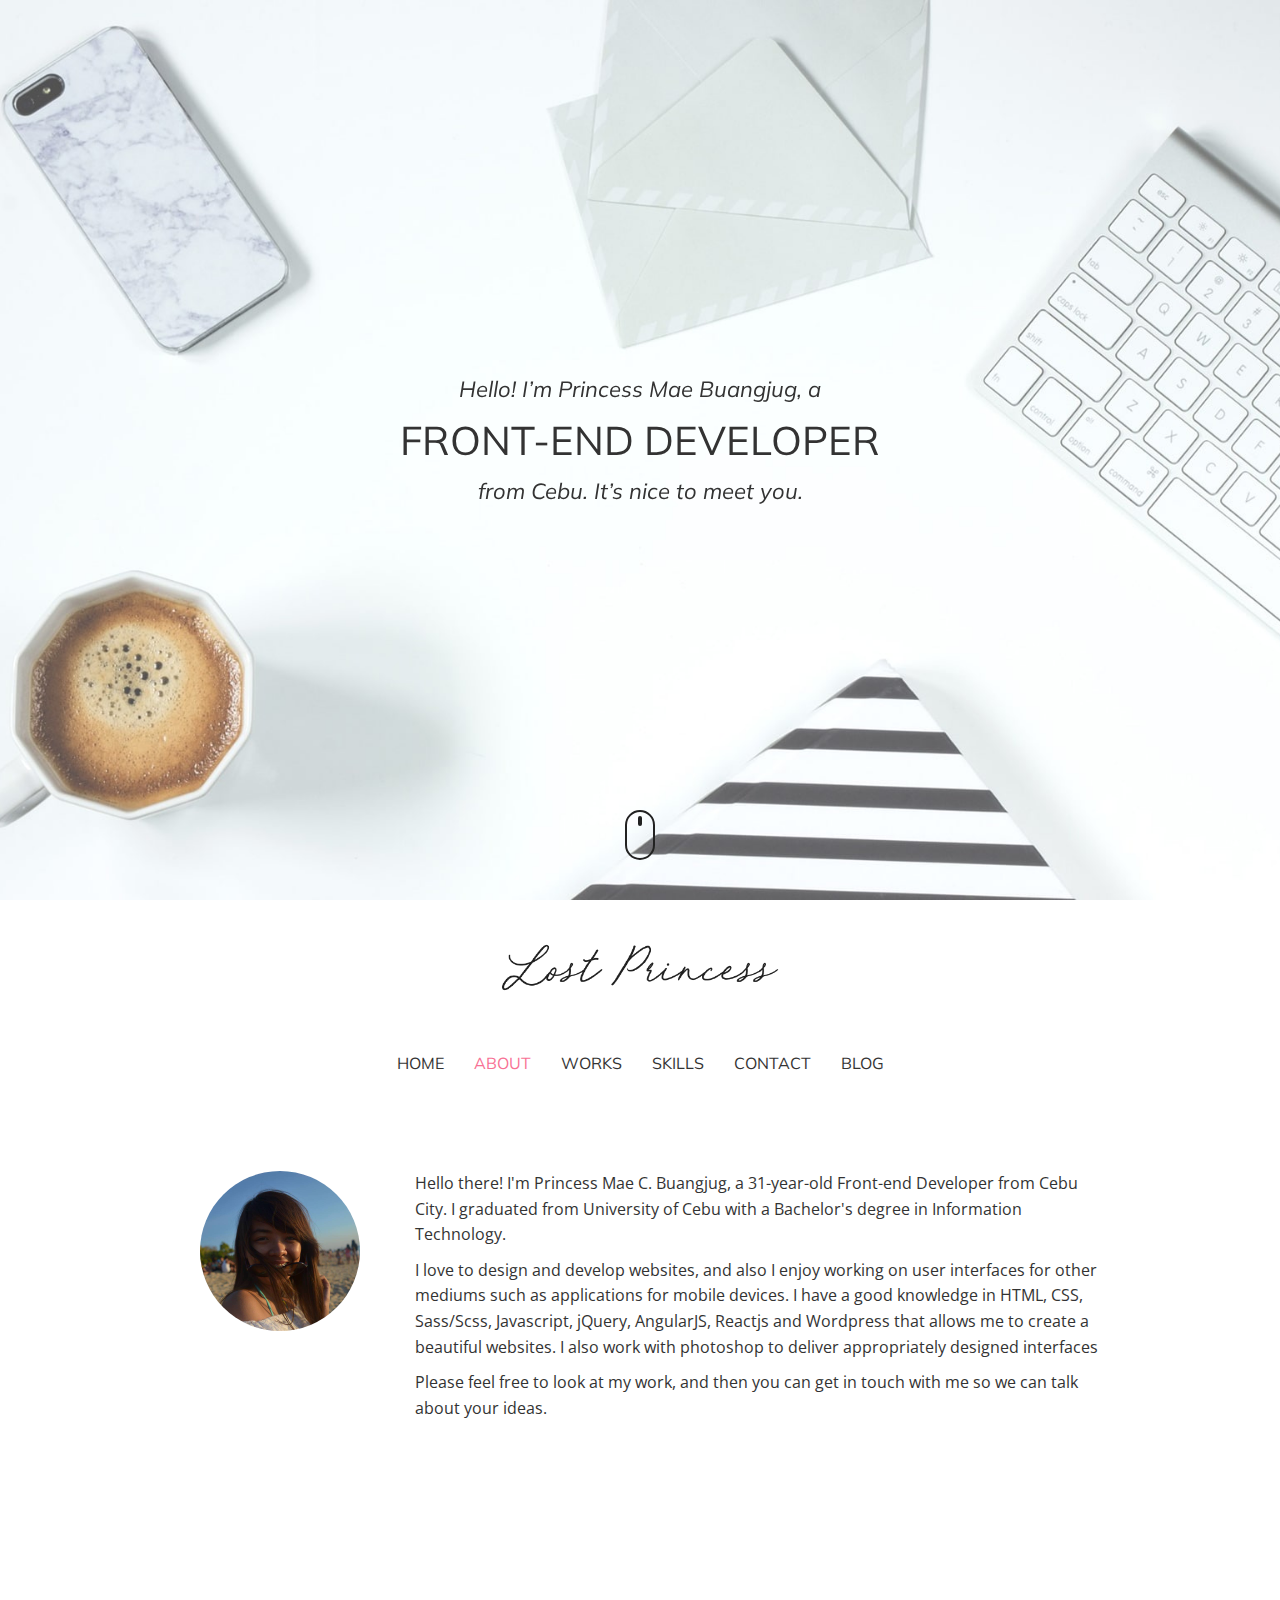
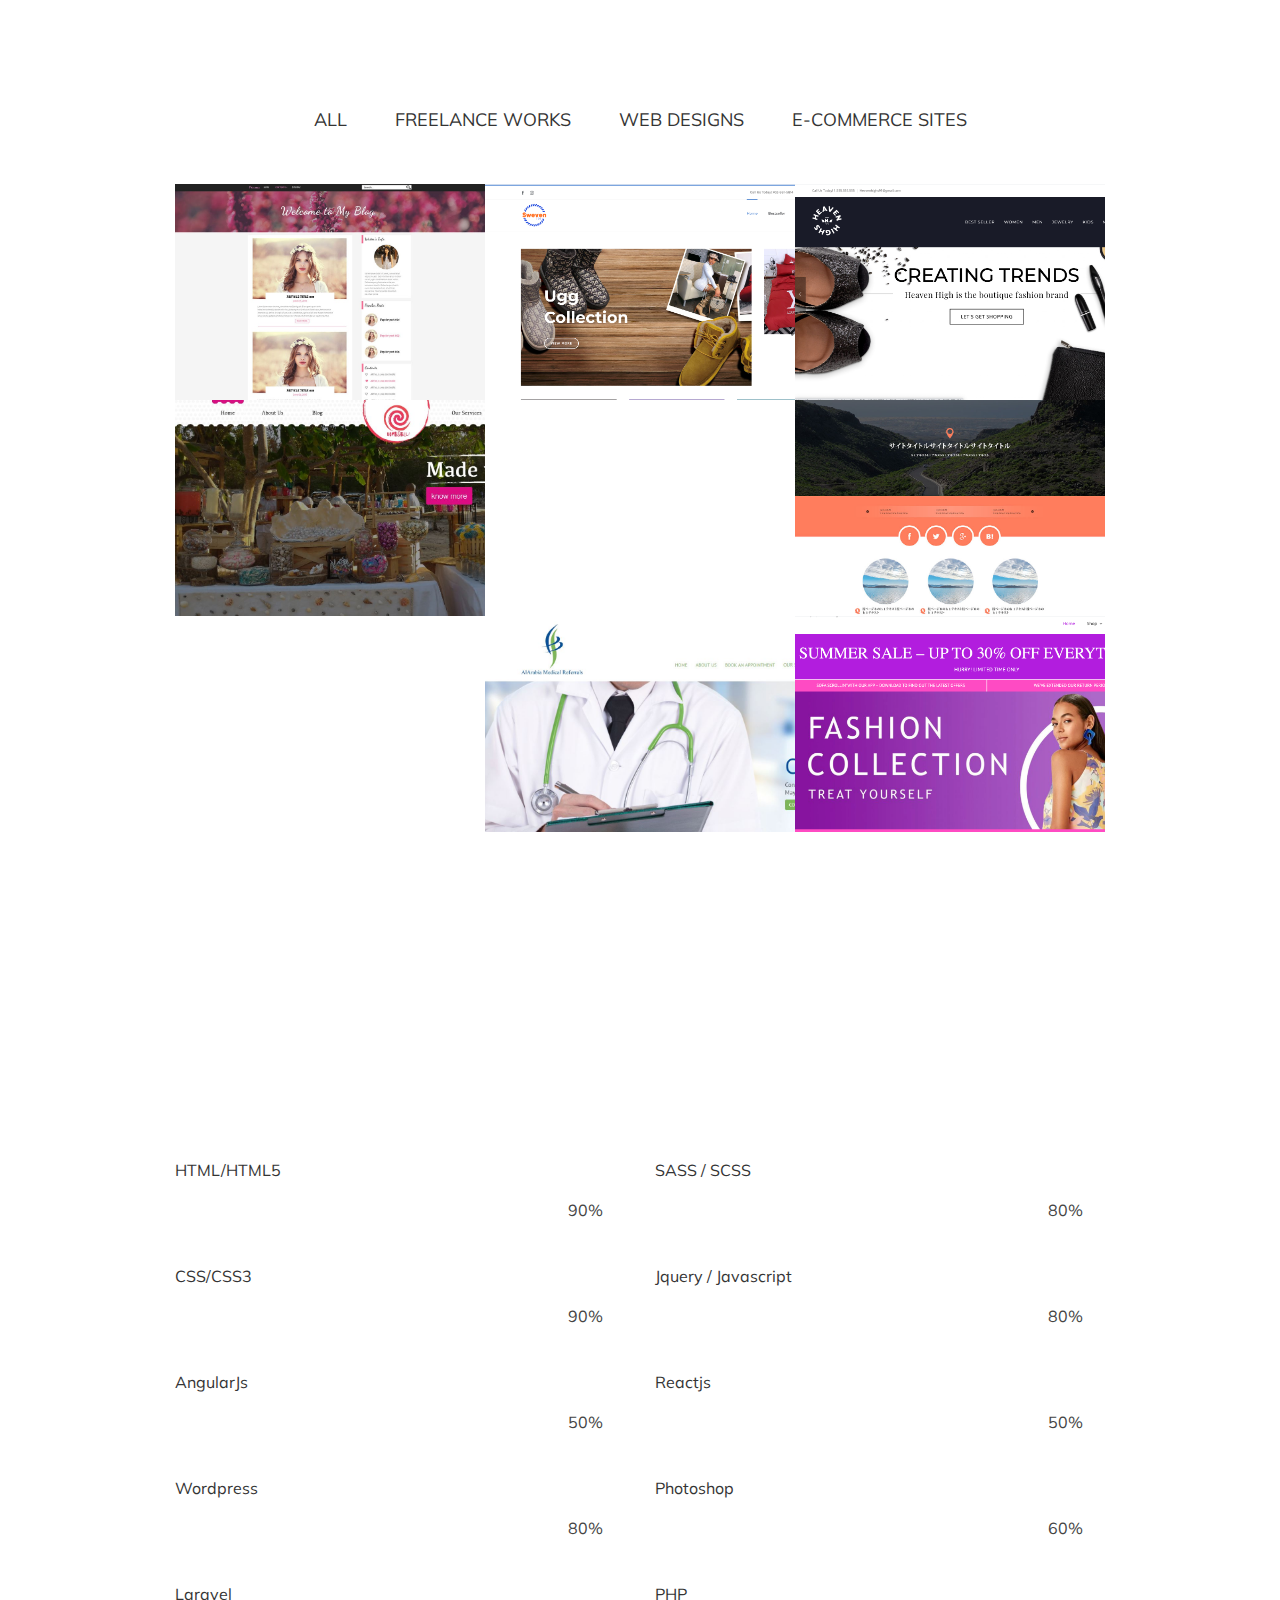
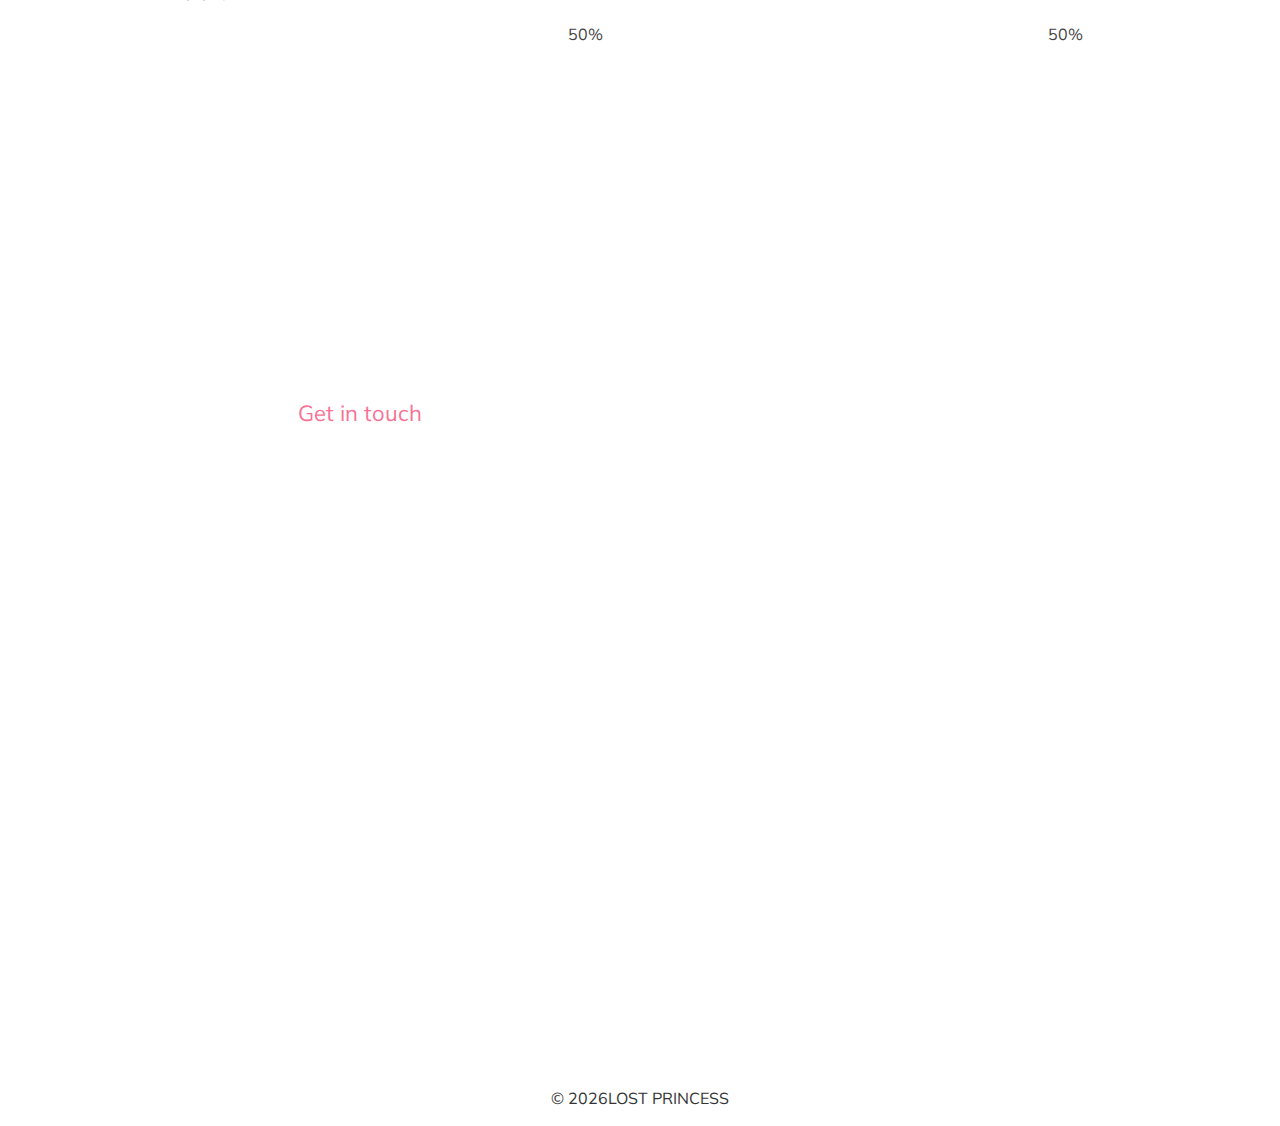
==== commit 46e135e7: "update" ====
--- a/index.html
+++ b/index.html
@@ -136,7 +136,7 @@
 		              
 		              <div class="works-menu">
 		                   <button class="btn filter-button" data-filter="all">All</button>
-		                    <button class="btn filter-button" data-filter="freelance">freelace works</button>
+		                    <button class="btn filter-button" data-filter="freelance">freelance works</button>
 		                    <button class="btn filter-button" data-filter="webdesign">web designs</button>
 		                    <button class="btn filter-button" data-filter="ecommerce">E-commerce sites</button>
 		              </div><!-- end .workmenu-->
@@ -144,14 +144,14 @@
 		              
 		              <div class="row row-works">
 		                 
-		                  <div class="col-md-4 col-sm-6 filter webdesign">
+		                  <div class="col-md-4 col-sm-6 filter ecommerce">
 		                        <div class="each-item" style="background: url('img/works-sm-01.jpg');background-size: cover;">
-		                           <a href="#" data-toggle="modal" data-prev-image="img/works-lg-01.jpg" data-prev-url="works/01/index.html" data-cat="webdesign">
+		                           <a href="#" data-toggle="modal" data-prev-image="img/works-lg-01.jpg" data-prev-url="https://jefevisions.com/" data-cat="ecommerce">
 		                               <!--  <img class="img-responsive" src="img/works-sm-01.jpg"/> -->
 		                                 <div class="cap1">
 		                                   <span class="work-cap">
-		                                        <h3 class="work-title">blog design sample </h3>
-		                                        <p class="work-desc">web design</p>
+		                                        <h3 class="work-title">JefeVisions</h3>
+		                                        <p class="work-desc">E-commerce Website</p>
 		                                    </span>
 		                                </div>
 		                            </a>
@@ -176,7 +176,7 @@
 		                  
 		                  <div class="col-md-4 col-sm-6 filter ecommerce">
 		                        <div class="each-item"  style="background: url('img/works-sm-03.jpg');background-size: cover;">
-		                             <a href="#" data-toggle="modal" data-prev-image="img/works-lg-03.jpg" data-prev-url="" data-cat="ecommerce">
+		                             <a href="#" data-toggle="modal" data-prev-image="img/works-lg-03.jpg" data-prev-url="https://heavenhighs.com/" data-cat="ecommerce">
 		                               <!--  <img class="img-responsive" src="img/works-sm-03.jpg"/> -->
 		                                 <div class="cap1">
 		                                    <span class="work-cap">
